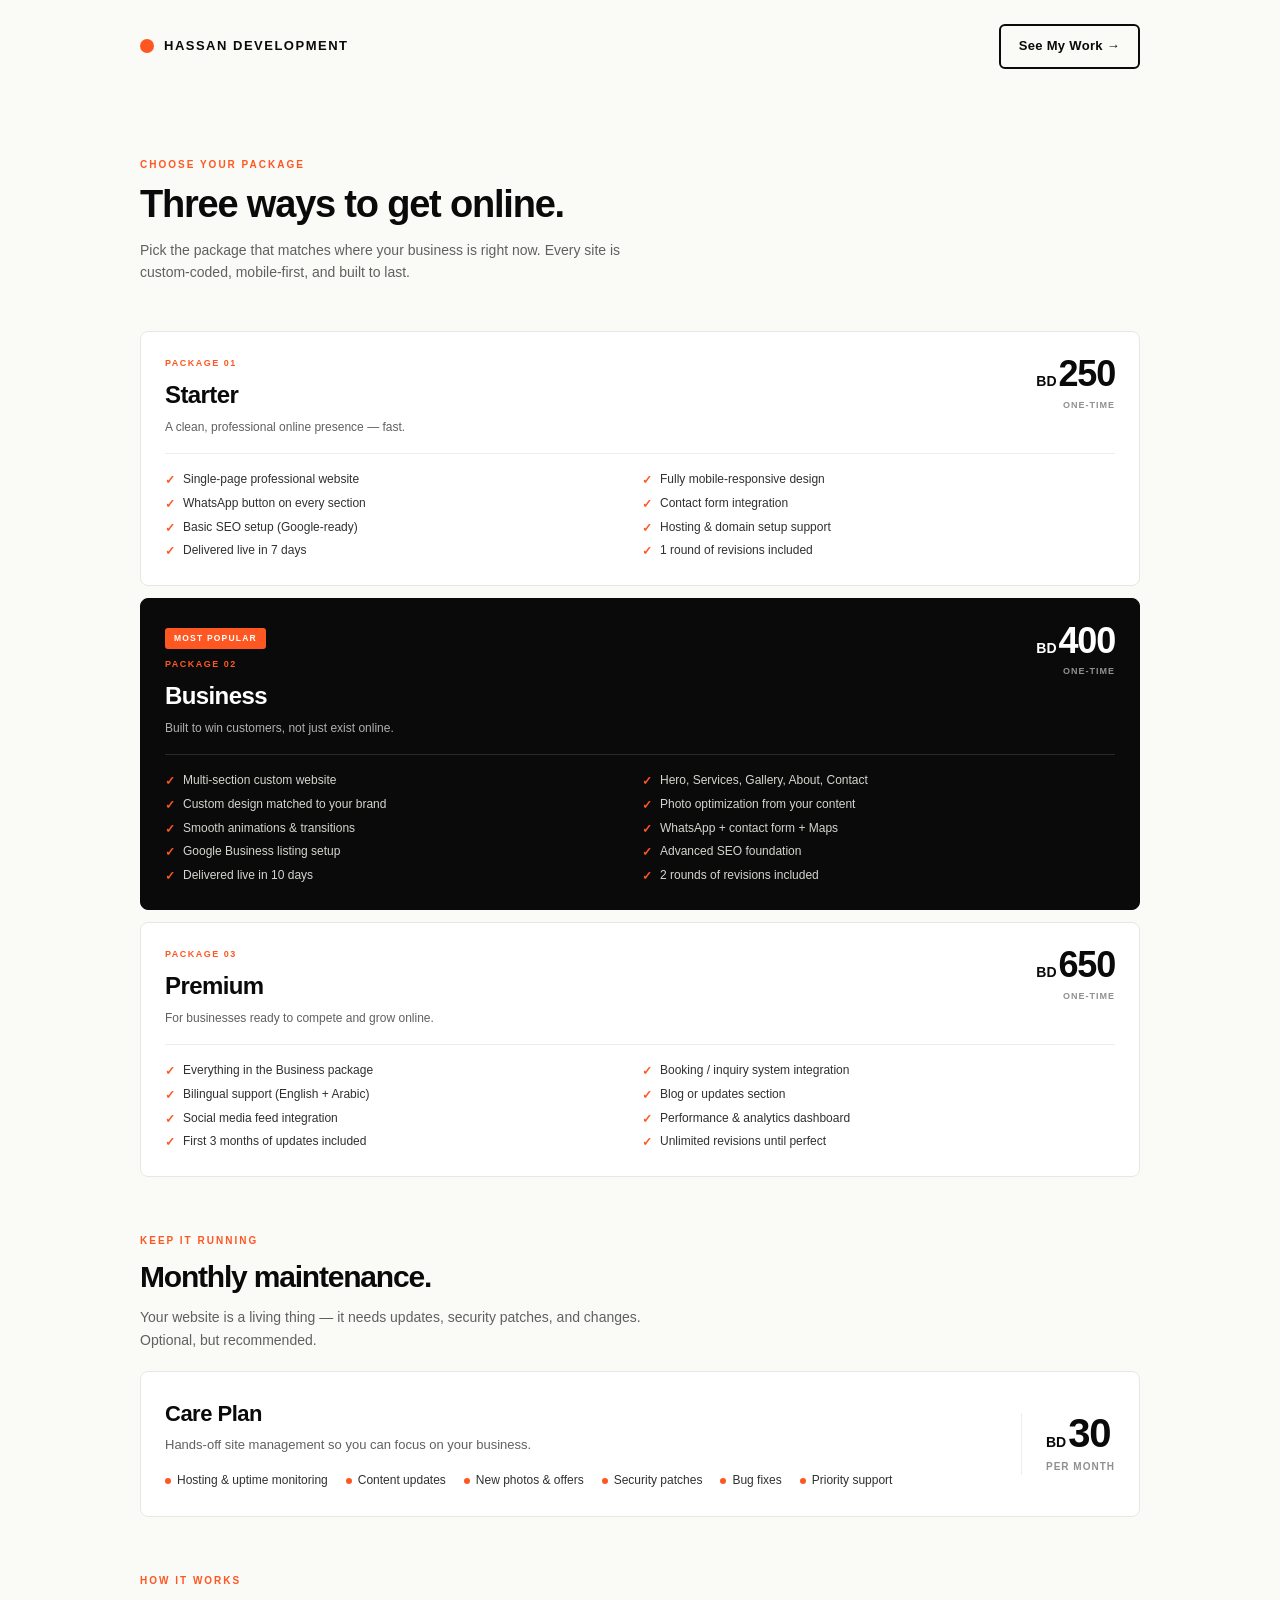
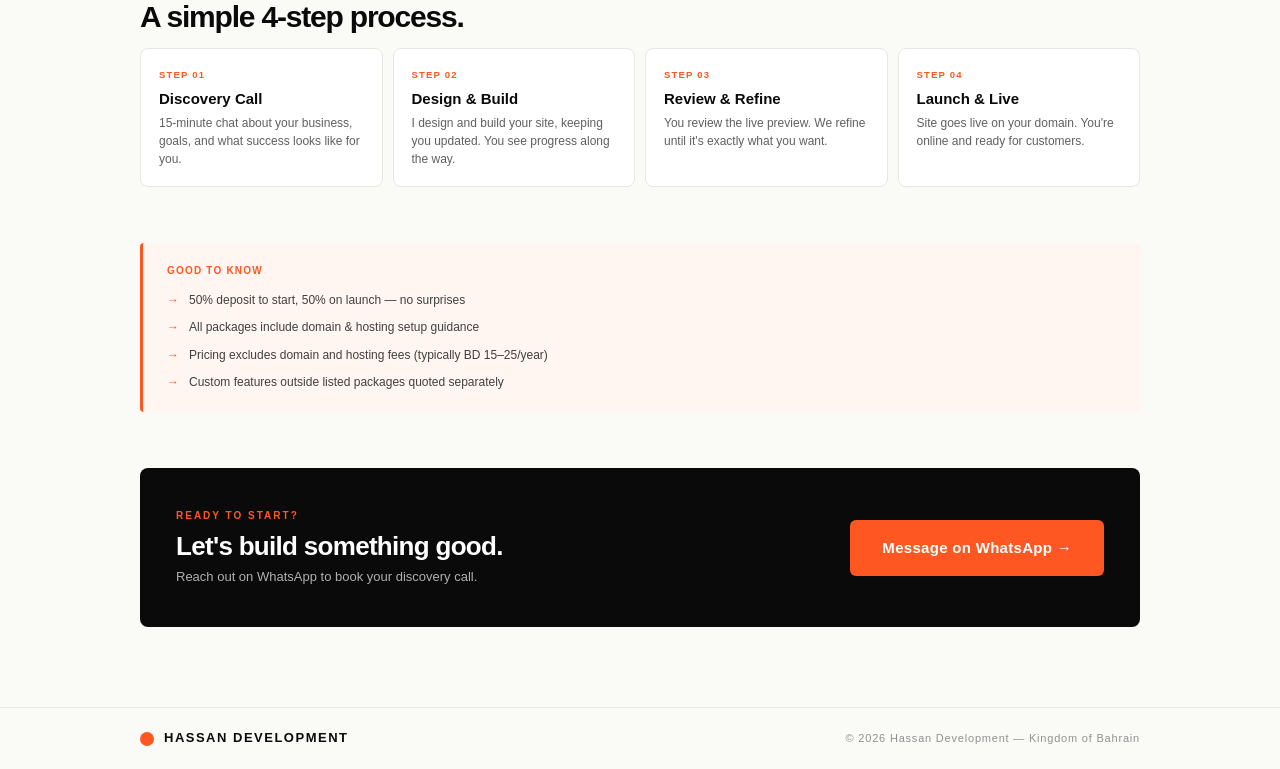
==== packages.html @ 3d01d8ad "Initial website build — Hassan Development 3-page marketing site: homepage, packages/pricing, and po" ====
<!DOCTYPE html>
<html lang="en">
<head>
  <meta charset="UTF-8">
  <meta name="viewport" content="width=device-width, initial-scale=1.0">
  <title>Packages & Pricing — Hassan Development</title>
  <meta name="description" content="Three web design packages for Bahraini businesses — Starter BD 250, Business BD 400, Premium BD 650. Custom-built, mobile-first, fast delivery.">

  <!-- Open Graph -->
  <meta property="og:title" content="Packages & Pricing — Hassan Development">
  <meta property="og:description" content="Three web design packages for Bahraini businesses. Starter BD 250 · Business BD 400 · Premium BD 650.">
  <meta property="og:type" content="website">
  <meta property="og:image" content="assets/og-image.jpg">

  <link rel="icon" type="image/svg+xml" href="assets/favicon.svg">
  <link rel="stylesheet" href="css/styles.css">
</head>
<body>

  <a href="#main" class="skip-link">Skip to main content</a>

  <!-- Nav -->
  <nav class="site-nav" aria-label="Main navigation">
    <div class="container">
      <a href="index.html" class="brand-mark" aria-label="Hassan Development — Home">
        <div class="brand-mark__dot" aria-hidden="true"></div>
        <span class="brand-mark__name">Hassan Development</span>
      </a>
      <div style="display:flex;gap:12px;">
        <a href="work.html" class="btn btn--secondary" style="padding:10px 18px;font-size:13px;">See My Work →</a>
      </div>
    </div>
  </nav>

  <main id="main">

    <!-- Page Header -->
    <header class="page-header fade-up">
      <div class="container">
        <span class="eyebrow">Choose Your Package</span>
        <h1 class="section-title">Three ways to get online.</h1>
        <p class="section-subtitle">Pick the package that matches where your business is right now. Every site is custom-coded, mobile-first, and built to last.</p>
      </div>
    </header>

    <!-- Packages -->
    <section class="packages-section" aria-labelledby="packages-heading">
      <div class="container">
        <h2 id="packages-heading" class="visually-hidden">Packages</h2>
        <div class="packages-list">

          <!-- Starter -->
          <article class="pkg-card fade-up" aria-label="Starter package">
            <div class="pkg-header">
              <div class="pkg-header__left">
                <div class="pkg-number">PACKAGE 01</div>
                <div class="pkg-name">Starter</div>
                <div class="pkg-tagline">A clean, professional online presence — fast.</div>
              </div>
              <div class="pkg-price">
                <div class="pkg-price__amount">
                  <span class="pkg-price__currency">BD</span>
                  <span class="pkg-price__number">250</span>
                </div>
                <div class="pkg-price__note">ONE-TIME</div>
              </div>
            </div>
            <ul class="pkg-features" aria-label="Starter features">
              <li class="pkg-feature"><span class="pkg-feature__check" aria-hidden="true">✓</span>Single-page professional website</li>
              <li class="pkg-feature"><span class="pkg-feature__check" aria-hidden="true">✓</span>Fully mobile-responsive design</li>
              <li class="pkg-feature"><span class="pkg-feature__check" aria-hidden="true">✓</span>WhatsApp button on every section</li>
              <li class="pkg-feature"><span class="pkg-feature__check" aria-hidden="true">✓</span>Contact form integration</li>
              <li class="pkg-feature"><span class="pkg-feature__check" aria-hidden="true">✓</span>Basic SEO setup (Google-ready)</li>
              <li class="pkg-feature"><span class="pkg-feature__check" aria-hidden="true">✓</span>Hosting &amp; domain setup support</li>
              <li class="pkg-feature"><span class="pkg-feature__check" aria-hidden="true">✓</span>Delivered live in 7 days</li>
              <li class="pkg-feature"><span class="pkg-feature__check" aria-hidden="true">✓</span>1 round of revisions included</li>
            </ul>
          </article>

          <!-- Business (Featured) -->
          <article class="pkg-card pkg-card--featured fade-up" aria-label="Business package — Most Popular">
            <div class="pkg-header">
              <div class="pkg-header__left">
                <span class="featured-pill">Most Popular</span>
                <div class="pkg-number">PACKAGE 02</div>
                <div class="pkg-name">Business</div>
                <div class="pkg-tagline">Built to win customers, not just exist online.</div>
              </div>
              <div class="pkg-price">
                <div class="pkg-price__amount">
                  <span class="pkg-price__currency">BD</span>
                  <span class="pkg-price__number">400</span>
                </div>
                <div class="pkg-price__note">ONE-TIME</div>
              </div>
            </div>
            <ul class="pkg-features" aria-label="Business features">
              <li class="pkg-feature"><span class="pkg-feature__check" aria-hidden="true">✓</span>Multi-section custom website</li>
              <li class="pkg-feature"><span class="pkg-feature__check" aria-hidden="true">✓</span>Hero, Services, Gallery, About, Contact</li>
              <li class="pkg-feature"><span class="pkg-feature__check" aria-hidden="true">✓</span>Custom design matched to your brand</li>
              <li class="pkg-feature"><span class="pkg-feature__check" aria-hidden="true">✓</span>Photo optimization from your content</li>
              <li class="pkg-feature"><span class="pkg-feature__check" aria-hidden="true">✓</span>Smooth animations &amp; transitions</li>
              <li class="pkg-feature"><span class="pkg-feature__check" aria-hidden="true">✓</span>WhatsApp + contact form + Maps</li>
              <li class="pkg-feature"><span class="pkg-feature__check" aria-hidden="true">✓</span>Google Business listing setup</li>
              <li class="pkg-feature"><span class="pkg-feature__check" aria-hidden="true">✓</span>Advanced SEO foundation</li>
              <li class="pkg-feature"><span class="pkg-feature__check" aria-hidden="true">✓</span>Delivered live in 10 days</li>
              <li class="pkg-feature"><span class="pkg-feature__check" aria-hidden="true">✓</span>2 rounds of revisions included</li>
            </ul>
          </article>

          <!-- Premium -->
          <article class="pkg-card fade-up" aria-label="Premium package">
            <div class="pkg-header">
              <div class="pkg-header__left">
                <div class="pkg-number">PACKAGE 03</div>
                <div class="pkg-name">Premium</div>
                <div class="pkg-tagline">For businesses ready to compete and grow online.</div>
              </div>
              <div class="pkg-price">
                <div class="pkg-price__amount">
                  <span class="pkg-price__currency">BD</span>
                  <span class="pkg-price__number">650</span>
                </div>
                <div class="pkg-price__note">ONE-TIME</div>
              </div>
            </div>
            <ul class="pkg-features" aria-label="Premium features">
              <li class="pkg-feature"><span class="pkg-feature__check" aria-hidden="true">✓</span>Everything in the Business package</li>
              <li class="pkg-feature"><span class="pkg-feature__check" aria-hidden="true">✓</span>Booking / inquiry system integration</li>
              <li class="pkg-feature"><span class="pkg-feature__check" aria-hidden="true">✓</span>Bilingual support (English + Arabic)</li>
              <li class="pkg-feature"><span class="pkg-feature__check" aria-hidden="true">✓</span>Blog or updates section</li>
              <li class="pkg-feature"><span class="pkg-feature__check" aria-hidden="true">✓</span>Social media feed integration</li>
              <li class="pkg-feature"><span class="pkg-feature__check" aria-hidden="true">✓</span>Performance &amp; analytics dashboard</li>
              <li class="pkg-feature"><span class="pkg-feature__check" aria-hidden="true">✓</span>First 3 months of updates included</li>
              <li class="pkg-feature"><span class="pkg-feature__check" aria-hidden="true">✓</span>Unlimited revisions until perfect</li>
            </ul>
          </article>

        </div>
      </div>
    </section>

    <!-- Care Plan -->
    <section class="care-plan-section fade-up" aria-labelledby="care-heading">
      <div class="container">
        <span class="eyebrow">Keep It Running</span>
        <h2 id="care-heading" class="section-title" style="font-size:30px;">Monthly maintenance.</h2>
        <p class="section-subtitle" style="margin-bottom:20px;">Your website is a living thing — it needs updates, security patches, and changes. Optional, but recommended.</p>
        <div class="care-plan-card">
          <div class="care-plan-card__left">
            <div class="care-plan__name">Care Plan</div>
            <div class="care-plan__tagline">Hands-off site management so you can focus on your business.</div>
            <div class="care-plan__features">
              <span class="care-plan__feature-item">Hosting &amp; uptime monitoring</span>
              <span class="care-plan__feature-item">Content updates</span>
              <span class="care-plan__feature-item">New photos &amp; offers</span>
              <span class="care-plan__feature-item">Security patches</span>
              <span class="care-plan__feature-item">Bug fixes</span>
              <span class="care-plan__feature-item">Priority support</span>
            </div>
          </div>
          <div class="care-plan-card__right">
            <div class="care-plan__price">
              <span class="care-plan__currency">BD</span>
              <span class="care-plan__amount">30</span>
            </div>
            <div class="care-plan__period">PER MONTH</div>
          </div>
        </div>
      </div>
    </section>

    <!-- Process -->
    <section class="process-section fade-up" aria-labelledby="process-heading">
      <div class="container">
        <span class="eyebrow">How It Works</span>
        <h2 id="process-heading" class="section-title" style="font-size:30px;">A simple 4-step process.</h2>
        <div class="process-grid" role="list">
          <div class="process-step" role="listitem">
            <div class="process-step__num">STEP 01</div>
            <div class="process-step__title">Discovery Call</div>
            <p class="process-step__desc">15-minute chat about your business, goals, and what success looks like for you.</p>
          </div>
          <div class="process-step" role="listitem">
            <div class="process-step__num">STEP 02</div>
            <div class="process-step__title">Design &amp; Build</div>
            <p class="process-step__desc">I design and build your site, keeping you updated. You see progress along the way.</p>
          </div>
          <div class="process-step" role="listitem">
            <div class="process-step__num">STEP 03</div>
            <div class="process-step__title">Review &amp; Refine</div>
            <p class="process-step__desc">You review the live preview. We refine until it's exactly what you want.</p>
          </div>
          <div class="process-step" role="listitem">
            <div class="process-step__num">STEP 04</div>
            <div class="process-step__title">Launch &amp; Live</div>
            <p class="process-step__desc">Site goes live on your domain. You're online and ready for customers.</p>
          </div>
        </div>
      </div>
    </section>

    <!-- Good to Know -->
    <section class="notes-section fade-up" aria-labelledby="notes-heading">
      <div class="container">
        <div class="notes-box">
          <div class="notes-box__title" id="notes-heading">Good to Know</div>
          <ul class="notes-list">
            <li class="notes-list__item"><span class="notes-list__arrow" aria-hidden="true">→</span>50% deposit to start, 50% on launch — no surprises</li>
            <li class="notes-list__item"><span class="notes-list__arrow" aria-hidden="true">→</span>All packages include domain &amp; hosting setup guidance</li>
            <li class="notes-list__item"><span class="notes-list__arrow" aria-hidden="true">→</span>Pricing excludes domain and hosting fees (typically BD 15–25/year)</li>
            <li class="notes-list__item"><span class="notes-list__arrow" aria-hidden="true">→</span>Custom features outside listed packages quoted separately</li>
          </ul>
        </div>
      </div>
    </section>

    <!-- Final CTA -->
    <section class="final-cta fade-up" aria-labelledby="cta-heading">
      <div class="container">
        <div class="final-cta__card">
          <div>
            <span class="eyebrow final-cta__eyebrow">Ready to Start?</span>
            <div class="final-cta__title">Let's build something good.</div>
            <div class="final-cta__sub">Reach out on WhatsApp to book your discovery call.</div>
          </div>
          <a href="https://wa.me/97333330340" class="btn btn--whatsapp" target="_blank" rel="noopener noreferrer" aria-label="Message Hassan Development on WhatsApp">
            Message on WhatsApp →
          </a>
        </div>
      </div>
    </section>

  </main>

  <!-- Footer -->
  <footer class="footer-strip">
    <div class="container">
      <a href="index.html" class="brand-mark" aria-label="Hassan Development — Home">
        <div class="brand-mark__dot" aria-hidden="true"></div>
        <span class="brand-mark__name">Hassan Development</span>
      </a>
      <span class="footer-strip__copy">&copy; 2026 Hassan Development — Kingdom of Bahrain</span>
    </div>
  </footer>

  <script src="js/main.js"></script>
</body>
</html>
---- css/styles.css ----
/* ============================================================
   HASSAN DEVELOPMENT — Shared Stylesheet
   Mobile-first. System fonts. No frameworks.
   ============================================================ */

/* ── Custom Properties ── */
:root {
  --bg-cream: #FAFAF7;
  --bg-white: #FFFFFF;
  --bg-dark: #0A0A0A;
  --bg-soft-orange: #FFF6F2;
  --accent-orange: #FF5722;
  --text-primary: #0A0A0A;
  --text-body: #303030;
  --text-muted: #606060;
  --text-subtle: #909090;
  --border-light: #E8E8E2;
  --border-mid: #EEEEE8;

  --font: 'Helvetica Neue', Helvetica, Arial, sans-serif;
  --max-width: 1200px;
  --page-px: 24px;
  --radius-card: 8px;
  --radius-btn: 6px;
  --radius-sm: 4px;
  --transition: 200ms ease;
}

/* ── Reset ── */
*, *::before, *::after { box-sizing: border-box; margin: 0; padding: 0; }
html { scroll-behavior: smooth; font-size: 16px; -webkit-font-smoothing: antialiased; }
body {
  font-family: var(--font);
  background: var(--bg-cream);
  color: var(--text-body);
  line-height: 1.6;
}
img { display: block; max-width: 100%; }
a { color: inherit; text-decoration: none; }
ul, ol { list-style: none; }
button { font-family: var(--font); cursor: pointer; border: none; background: none; }

/* ── Visually hidden (screen-reader only) ── */
.visually-hidden {
  position: absolute;
  width: 1px;
  height: 1px;
  padding: 0;
  margin: -1px;
  overflow: hidden;
  clip: rect(0, 0, 0, 0);
  white-space: nowrap;
  border: 0;
}

/* ── Skip link ── */
.skip-link {
  position: absolute;
  top: -100px;
  left: 24px;
  background: var(--accent-orange);
  color: #fff;
  padding: 8px 16px;
  border-radius: var(--radius-btn);
  font-size: 13px;
  font-weight: 700;
  z-index: 1000;
  transition: top var(--transition);
}
.skip-link:focus { top: 16px; }

/* ── Container ── */
.container {
  width: 100%;
  max-width: var(--max-width);
  margin: 0 auto;
  padding: 0 var(--page-px);
}

/* ── Brand Mark ── */
.brand-mark {
  display: flex;
  align-items: center;
  gap: 10px;
  text-decoration: none;
}
.brand-mark__dot {
  width: 14px;
  height: 14px;
  background: var(--accent-orange);
  border-radius: 50%;
  flex-shrink: 0;
}
.brand-mark__name {
  font-size: 13px;
  font-weight: 700;
  letter-spacing: 1.5px;
  text-transform: uppercase;
  color: var(--text-primary);
}

/* ── Nav ── */
.site-nav {
  padding: 24px var(--page-px);
  position: relative;
  z-index: 10;
}
.site-nav .container {
  display: flex;
  align-items: center;
  justify-content: space-between;
}

/* ── Eyebrow + Title Pattern ── */
.eyebrow {
  display: block;
  font-size: 10px;
  font-weight: 700;
  letter-spacing: 2px;
  text-transform: uppercase;
  color: var(--accent-orange);
  margin-bottom: 12px;
}
.section-title {
  font-size: 38px;
  font-weight: 900;
  letter-spacing: -1.2px;
  line-height: 1.05;
  color: var(--text-primary);
  margin-bottom: 14px;
}
.section-subtitle {
  font-size: 14px;
  color: var(--text-muted);
  line-height: 1.6;
  max-width: 520px;
}

/* ── Orange Divider ── */
.orange-divider {
  width: 60px;
  height: 3px;
  background: var(--accent-orange);
  margin: 28px 0;
  border-radius: 2px;
}

/* ── Buttons ── */
.btn {
  display: inline-flex;
  align-items: center;
  gap: 6px;
  padding: 14px 24px;
  border-radius: var(--radius-btn);
  font-size: 14px;
  font-weight: 800;
  letter-spacing: 0.3px;
  transition: transform var(--transition), box-shadow var(--transition), background var(--transition), color var(--transition), border-color var(--transition);
  cursor: pointer;
  text-decoration: none;
}
.btn:focus-visible {
  outline: 2px solid var(--accent-orange);
  outline-offset: 3px;
}
.btn--primary {
  background: var(--accent-orange);
  color: #fff;
}
.btn--primary:hover {
  background: #e64a19;
  transform: translateY(-1px);
  box-shadow: 0 6px 20px rgba(255, 87, 34, 0.3);
}
.btn--secondary {
  background: transparent;
  color: var(--text-primary);
  border: 2px solid var(--text-primary);
}
.btn--secondary:hover {
  background: var(--text-primary);
  color: #fff;
  transform: translateY(-1px);
}
.btn--whatsapp {
  background: var(--accent-orange);
  color: #fff;
  font-size: 15px;
  padding: 16px 32px;
}
.btn--whatsapp:hover {
  background: #e64a19;
  transform: translateY(-1px);
  box-shadow: 0 6px 20px rgba(255, 87, 34, 0.3);
}

/* ── Footer Strip ── */
.footer-strip {
  border-top: 1px solid var(--border-light);
  padding: 20px var(--page-px);
}
.footer-strip .container {
  display: flex;
  align-items: center;
  justify-content: space-between;
  gap: 16px;
}
.footer-strip__copy {
  font-size: 11px;
  color: var(--text-subtle);
  letter-spacing: 0.8px;
}

/* ── Fade-up Animation ── */
.fade-up {
  opacity: 0;
  transform: translateY(24px);
  transition: opacity 0.55s ease, transform 0.55s ease;
}
.fade-up.visible {
  opacity: 1;
  transform: translateY(0);
}
@media (prefers-reduced-motion: reduce) {
  .fade-up { opacity: 1; transform: none; transition: none; }
  html { scroll-behavior: auto; }
}

/* ============================================================
   HOMEPAGE
   ============================================================ */

/* Hero */
.hero {
  min-height: calc(100vh - 80px);
  display: flex;
  flex-direction: column;
  justify-content: center;
  padding: 60px var(--page-px) 80px;
}
.hero .container { max-width: var(--max-width); }

.hero__eyebrow { margin-bottom: 20px; }

.hero__headline {
  font-size: clamp(38px, 8vw, 76px);
  font-weight: 900;
  letter-spacing: -2.5px;
  line-height: 0.98;
  color: var(--text-primary);
  margin-bottom: 0;
}
.hero__headline .accent { color: var(--accent-orange); }

.hero__subtitle {
  font-size: 15px;
  line-height: 1.65;
  color: #404040;
  max-width: 500px;
  margin-bottom: 36px;
}

.hero__ctas {
  display: flex;
  flex-direction: column;
  gap: 12px;
}

/* Trust Strip */
.trust-strip {
  background: var(--bg-white);
  border-top: 1px solid var(--border-light);
  border-bottom: 1px solid var(--border-light);
  padding: 28px var(--page-px);
}
.trust-strip .container {
  display: flex;
  flex-direction: column;
  gap: 20px;
}
.trust-item {
  display: flex;
  align-items: center;
  gap: 10px;
}
.trust-item__dot {
  width: 8px;
  height: 8px;
  background: var(--accent-orange);
  border-radius: 50%;
  flex-shrink: 0;
}
.trust-item__text {
  font-size: 13px;
  font-weight: 700;
  color: var(--text-primary);
  letter-spacing: 0.2px;
}

/* ============================================================
   PACKAGES PAGE
   ============================================================ */

.page-header {
  padding: 64px var(--page-px) 48px;
}

/* Package Cards */
.packages-section {
  padding: 0 var(--page-px) 56px;
}
.packages-list {
  display: flex;
  flex-direction: column;
  gap: 12px;
}

.pkg-card {
  background: var(--bg-white);
  border: 1px solid var(--border-light);
  border-radius: var(--radius-card);
  padding: 24px;
  position: relative;
}
.pkg-card--featured {
  background: var(--bg-dark);
  border-color: var(--bg-dark);
}

.pkg-header {
  display: flex;
  justify-content: space-between;
  align-items: flex-start;
  gap: 16px;
  padding-bottom: 16px;
  margin-bottom: 16px;
  border-bottom: 1px solid var(--border-mid);
}
.pkg-card--featured .pkg-header { border-bottom-color: #2A2A2A; }

.pkg-header__left { flex: 1; }

.pkg-number {
  font-size: 9px;
  font-weight: 700;
  letter-spacing: 1.5px;
  color: var(--accent-orange);
  margin-bottom: 5px;
}
.pkg-name {
  font-size: 24px;
  font-weight: 900;
  letter-spacing: -0.6px;
  color: var(--text-primary);
  margin-bottom: 4px;
}
.pkg-card--featured .pkg-name { color: #fff; }
.pkg-tagline {
  font-size: 12px;
  color: var(--text-muted);
  font-weight: 500;
}
.pkg-card--featured .pkg-tagline { color: #B0B0B0; }

.featured-pill {
  display: inline-block;
  background: var(--accent-orange);
  color: #fff;
  font-size: 8.5px;
  font-weight: 700;
  letter-spacing: 1.2px;
  text-transform: uppercase;
  padding: 4px 9px;
  border-radius: 3px;
  margin-bottom: 8px;
}

.pkg-price { text-align: right; flex-shrink: 0; }
.pkg-price__amount {
  display: flex;
  align-items: baseline;
  justify-content: flex-end;
  gap: 2px;
}
.pkg-price__currency {
  font-size: 14px;
  font-weight: 700;
  color: var(--text-primary);
}
.pkg-card--featured .pkg-price__currency { color: #fff; }
.pkg-price__number {
  font-size: 36px;
  font-weight: 900;
  letter-spacing: -1.2px;
  line-height: 1;
  color: var(--text-primary);
}
.pkg-card--featured .pkg-price__number { color: #fff; }
.pkg-price__note {
  font-size: 9px;
  color: var(--text-subtle);
  letter-spacing: 1px;
  font-weight: 600;
  margin-top: 5px;
  text-align: right;
}

.pkg-features {
  display: grid;
  grid-template-columns: 1fr;
  gap: 4px;
}
.pkg-feature {
  font-size: 12px;
  line-height: 1.55;
  color: var(--text-body);
  display: flex;
  gap: 8px;
}
.pkg-card--featured .pkg-feature { color: #D5D5D0; }
.pkg-feature__check {
  color: var(--accent-orange);
  font-weight: 900;
  flex-shrink: 0;
  margin-top: 1px;
}

/* Care Plan */
.care-plan-section {
  padding: 0 var(--page-px) 56px;
}
.care-plan-card {
  background: var(--bg-white);
  border: 1px solid var(--border-light);
  border-radius: var(--radius-card);
  padding: 24px;
  display: flex;
  flex-direction: column;
  gap: 16px;
}
.care-plan-card__left { flex: 1; }
.care-plan__name {
  font-size: 22px;
  font-weight: 900;
  letter-spacing: -0.5px;
  color: var(--text-primary);
  margin-bottom: 4px;
}
.care-plan__tagline {
  font-size: 13px;
  color: var(--text-muted);
  margin-bottom: 14px;
}
.care-plan__features {
  font-size: 12px;
  color: var(--text-body);
  line-height: 1.8;
  display: flex;
  flex-wrap: wrap;
  gap: 0 0;
}
.care-plan__feature-item {
  display: inline-flex;
  align-items: center;
  gap: 6px;
  margin-right: 18px;
}
.care-plan__feature-item::before {
  content: "";
  width: 6px;
  height: 6px;
  background: var(--accent-orange);
  border-radius: 50%;
  flex-shrink: 0;
}
.care-plan-card__right {
  border-top: 1px solid var(--border-mid);
  padding-top: 16px;
}
.care-plan__price { display: flex; align-items: baseline; gap: 2px; }
.care-plan__currency { font-size: 14px; font-weight: 700; color: var(--text-primary); }
.care-plan__amount { font-size: 40px; font-weight: 900; letter-spacing: -1.2px; line-height: 1; color: var(--text-primary); }
.care-plan__period { font-size: 10px; color: var(--text-subtle); letter-spacing: 1px; font-weight: 600; margin-top: 6px; }

/* Process */
.process-section {
  padding: 0 var(--page-px) 56px;
}
.process-grid {
  display: grid;
  grid-template-columns: 1fr;
  gap: 10px;
  margin-top: 16px;
}
.process-step {
  background: var(--bg-white);
  border: 1px solid var(--border-light);
  border-radius: var(--radius-card);
  padding: 18px;
}
.process-step__num {
  font-size: 9.5px;
  font-weight: 900;
  color: var(--accent-orange);
  letter-spacing: 1.2px;
  margin-bottom: 8px;
}
.process-step__title {
  font-size: 15px;
  font-weight: 800;
  color: var(--text-primary);
  margin-bottom: 6px;
  line-height: 1.2;
}
.process-step__desc {
  font-size: 12px;
  color: var(--text-muted);
  line-height: 1.5;
}

/* Good to Know */
.notes-section {
  padding: 0 var(--page-px) 56px;
}
.notes-box {
  background: var(--bg-soft-orange);
  border-left: 3px solid var(--accent-orange);
  border-radius: var(--radius-sm);
  padding: 20px 24px;
}
.notes-box__title {
  font-size: 10px;
  font-weight: 800;
  letter-spacing: 1.2px;
  text-transform: uppercase;
  color: var(--accent-orange);
  margin-bottom: 12px;
}
.notes-list { display: flex; flex-direction: column; gap: 8px; }
.notes-list__item {
  font-size: 12px;
  color: #404040;
  line-height: 1.6;
  display: flex;
  gap: 10px;
}
.notes-list__arrow {
  color: var(--accent-orange);
  font-weight: 700;
  flex-shrink: 0;
}

/* Final CTA */
.final-cta {
  padding: 0 var(--page-px) 80px;
}
.final-cta__card {
  background: var(--bg-dark);
  border-radius: var(--radius-card);
  padding: 36px 28px;
  display: flex;
  flex-direction: column;
  gap: 24px;
}
.final-cta__eyebrow { color: var(--accent-orange); margin-bottom: 8px; }
.final-cta__title {
  font-size: 26px;
  font-weight: 900;
  letter-spacing: -0.7px;
  color: #fff;
  margin-bottom: 6px;
  line-height: 1.1;
}
.final-cta__sub { font-size: 13px; color: #B0B0B0; }

/* ============================================================
   WORK PAGE
   ============================================================ */

.work-section {
  padding: 0 var(--page-px) 56px;
}
.work-grid {
  display: grid;
  grid-template-columns: 1fr;
  gap: 20px;
}

.project-card {
  background: var(--bg-white);
  border: 1px solid var(--border-light);
  border-radius: var(--radius-card);
  overflow: hidden;
  transition: transform var(--transition), box-shadow var(--transition);
}
.project-card:hover {
  transform: translateY(-3px);
  box-shadow: 0 12px 32px rgba(10, 10, 10, 0.1);
}
.project-card--placeholder {
  border-style: dashed;
  opacity: 0.75;
}

.project-card__thumb {
  width: 100%;
  aspect-ratio: 16 / 9;
  position: relative;
  overflow: hidden;
}

.project-card__thumb-inner {
  width: 100%;
  height: 100%;
  display: flex;
  align-items: center;
  justify-content: center;
}

.project-card__thumb iframe {
  width: 200%;
  height: 200%;
  transform: scale(0.5);
  transform-origin: top left;
  border: none;
  pointer-events: none;
}

.project-card__thumb--placeholder {
  background: linear-gradient(135deg, #2A2A2A 0%, #0A0A0A 100%);
  display: flex;
  align-items: center;
  justify-content: center;
}
.project-card__placeholder-text {
  font-size: 14px;
  font-weight: 700;
  color: rgba(255,255,255,0.4);
  text-align: center;
  padding: 20px;
  letter-spacing: 1px;
  text-transform: uppercase;
}

.project-card__body { padding: 20px; }
.project-card__client {
  font-size: 10px;
  font-weight: 700;
  letter-spacing: 1.5px;
  text-transform: uppercase;
  color: var(--text-subtle);
  margin-bottom: 6px;
}
.project-card__title {
  font-size: 18px;
  font-weight: 900;
  letter-spacing: -0.4px;
  color: var(--text-primary);
  margin-bottom: 6px;
}
.project-card__desc {
  font-size: 13px;
  color: var(--text-muted);
  line-height: 1.55;
  margin-bottom: 14px;
}
.project-card__link {
  font-size: 13px;
  font-weight: 800;
  color: var(--accent-orange);
  display: inline-flex;
  align-items: center;
  gap: 4px;
  transition: gap var(--transition);
}
.project-card__link:hover { gap: 8px; }
.project-card__link:focus-visible {
  outline: 2px solid var(--accent-orange);
  outline-offset: 2px;
  border-radius: 2px;
}

/* Work CTA */
.work-cta {
  padding: 0 var(--page-px) 80px;
}
.work-cta__card {
  background: var(--bg-dark);
  border-radius: var(--radius-card);
  padding: 36px 28px;
  display: flex;
  flex-direction: column;
  gap: 24px;
}
.work-cta__eyebrow { color: var(--accent-orange); margin-bottom: 8px; }
.work-cta__title {
  font-size: 26px;
  font-weight: 900;
  letter-spacing: -0.7px;
  color: #fff;
  margin-bottom: 6px;
  line-height: 1.1;
}
.work-cta__sub { font-size: 13px; color: #B0B0B0; }

/* ============================================================
   TABLET (768px+)
   ============================================================ */
@media (min-width: 768px) {
  :root { --page-px: 48px; }

  .hero { padding: 80px var(--page-px) 100px; }

  .hero__ctas { flex-direction: row; }

  .trust-strip .container {
    flex-direction: row;
    justify-content: space-around;
    align-items: center;
  }
  .trust-item { flex-direction: column; text-align: center; align-items: center; }

  .pkg-features { grid-template-columns: 1fr 1fr; }

  .care-plan-card {
    flex-direction: row;
    align-items: center;
  }
  .care-plan-card__right {
    border-top: none;
    border-left: 1px solid var(--border-mid);
    padding-top: 0;
    padding-left: 24px;
    flex-shrink: 0;
    text-align: right;
  }

  .process-grid { grid-template-columns: repeat(2, 1fr); }

  .final-cta__card {
    flex-direction: row;
    align-items: center;
    justify-content: space-between;
    padding: 40px 36px;
  }
  .final-cta__card > div:first-child { flex: 1; }

  .work-grid { grid-template-columns: repeat(2, 1fr); }

  .work-cta__card {
    flex-direction: row;
    align-items: center;
    justify-content: space-between;
    padding: 40px 36px;
  }
  .work-cta__card > div:first-child { flex: 1; }
}

/* ============================================================
   DESKTOP (1024px+)
   ============================================================ */
@media (min-width: 1024px) {
  :root { --page-px: 70px; }

  .process-grid { grid-template-columns: repeat(4, 1fr); }
}
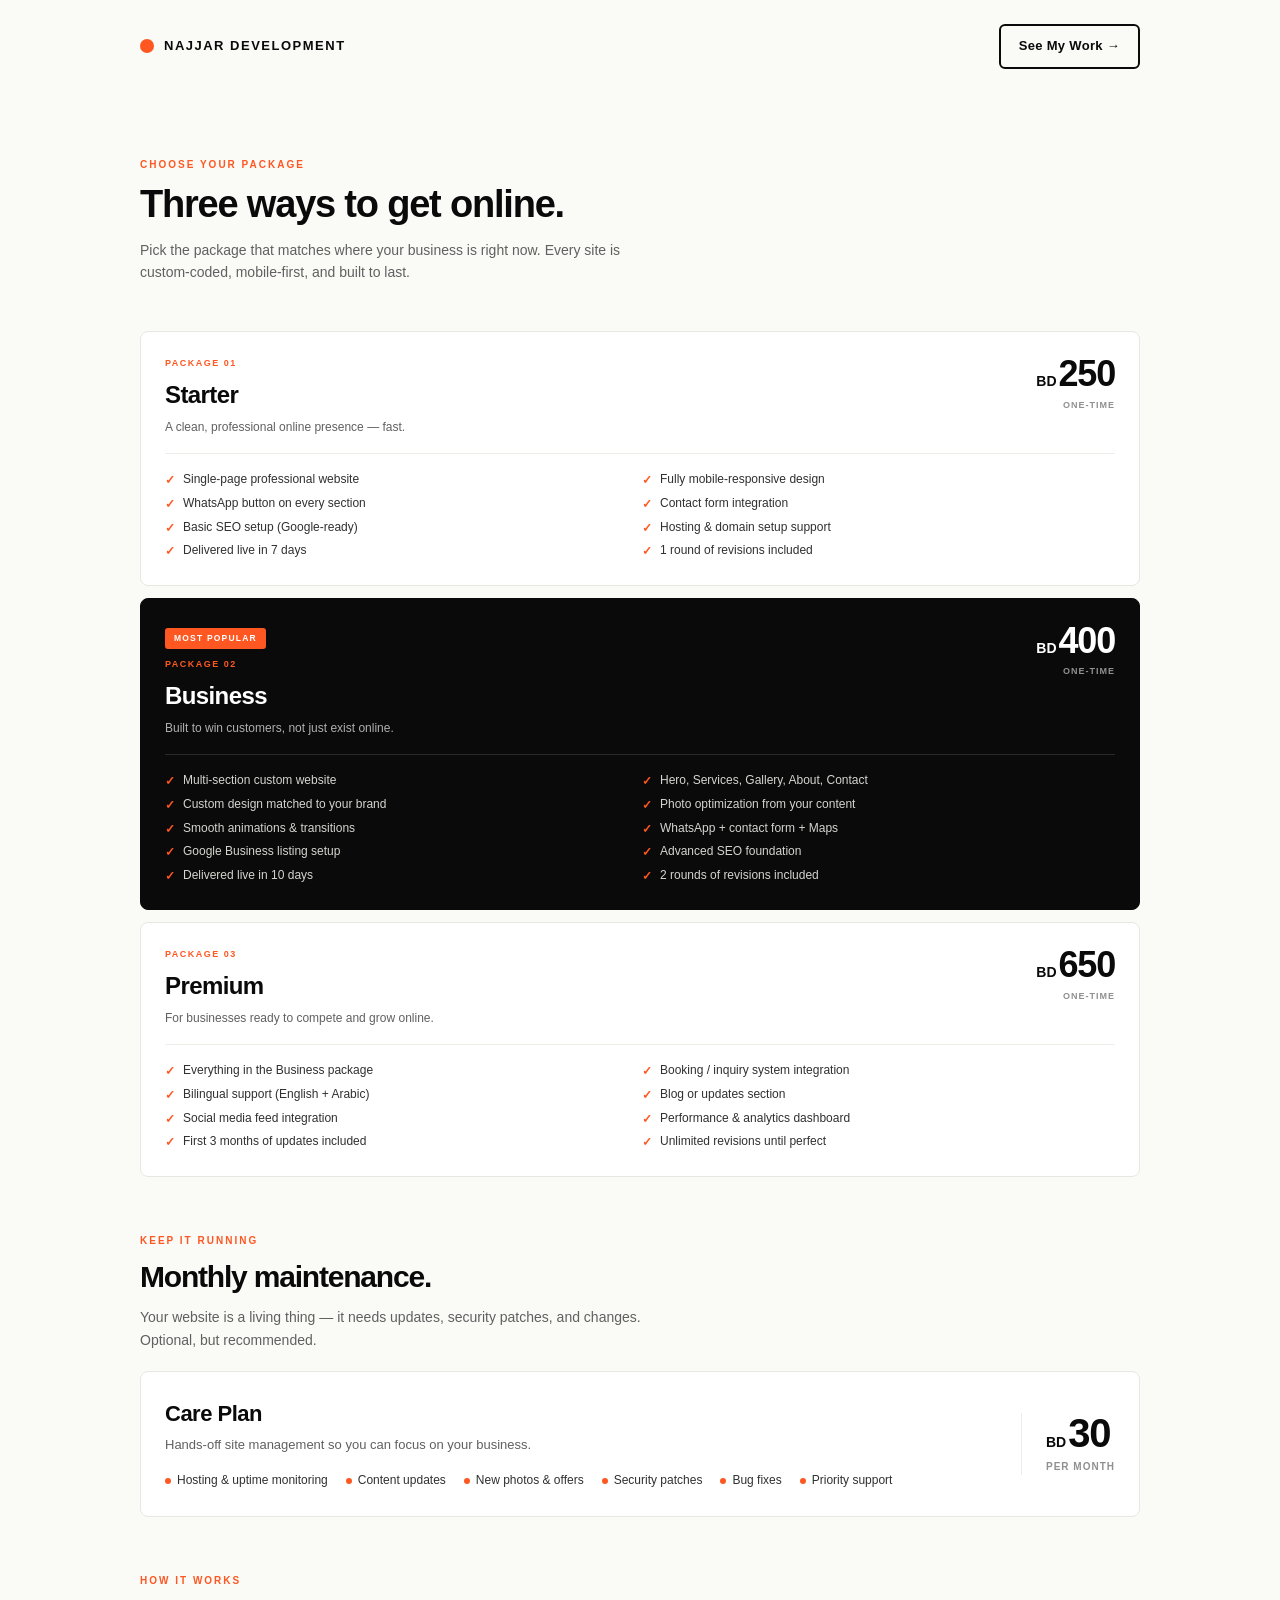
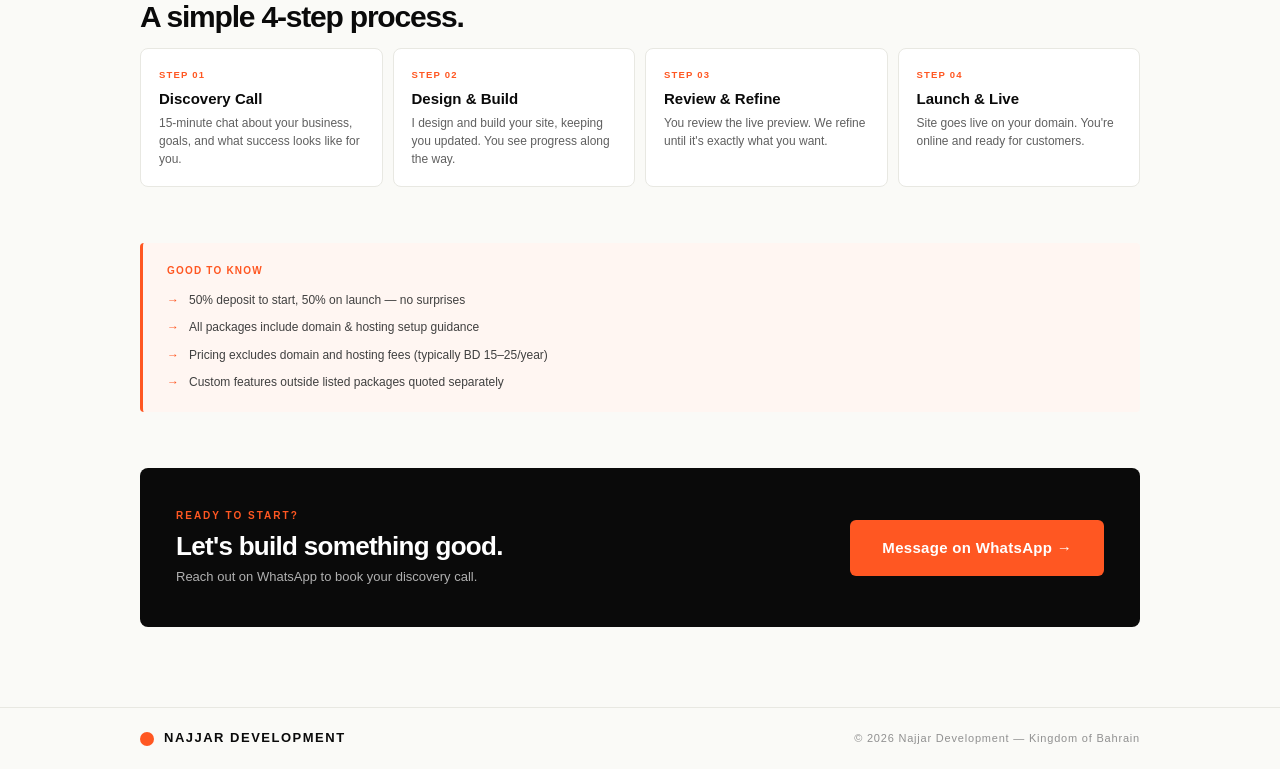
==== commit afb1fea3: "Rebrand: Hassan Development → Najjar Development Updated all titles, nav, footer, meta tags, JSON-LD" ====
--- a/packages.html
+++ b/packages.html
@@ -3,11 +3,11 @@
 <head>
   <meta charset="UTF-8">
   <meta name="viewport" content="width=device-width, initial-scale=1.0">
-  <title>Packages & Pricing — Hassan Development</title>
+  <title>Packages & Pricing — Najjar Development</title>
   <meta name="description" content="Three web design packages for Bahraini businesses — Starter BD 250, Business BD 400, Premium BD 650. Custom-built, mobile-first, fast delivery.">
 
   <!-- Open Graph -->
-  <meta property="og:title" content="Packages & Pricing — Hassan Development">
+  <meta property="og:title" content="Packages & Pricing — Najjar Development">
   <meta property="og:description" content="Three web design packages for Bahraini businesses. Starter BD 250 · Business BD 400 · Premium BD 650.">
   <meta property="og:type" content="website">
   <meta property="og:image" content="assets/og-image.jpg">
@@ -22,9 +22,9 @@
   <!-- Nav -->
   <nav class="site-nav" aria-label="Main navigation">
     <div class="container">
-      <a href="index.html" class="brand-mark" aria-label="Hassan Development — Home">
+      <a href="index.html" class="brand-mark" aria-label="Najjar Development — Home">
         <div class="brand-mark__dot" aria-hidden="true"></div>
-        <span class="brand-mark__name">Hassan Development</span>
+        <span class="brand-mark__name">Najjar Development</span>
       </a>
       <div style="display:flex;gap:12px;">
         <a href="work.html" class="btn btn--secondary" style="padding:10px 18px;font-size:13px;">See My Work →</a>
@@ -224,7 +224,7 @@
             <div class="final-cta__title">Let's build something good.</div>
             <div class="final-cta__sub">Reach out on WhatsApp to book your discovery call.</div>
           </div>
-          <a href="https://wa.me/97333330340" class="btn btn--whatsapp" target="_blank" rel="noopener noreferrer" aria-label="Message Hassan Development on WhatsApp">
+          <a href="https://wa.me/97333330340" class="btn btn--whatsapp" target="_blank" rel="noopener noreferrer" aria-label="Message Najjar Development on WhatsApp">
             Message on WhatsApp →
           </a>
         </div>
@@ -236,11 +236,11 @@
   <!-- Footer -->
   <footer class="footer-strip">
     <div class="container">
-      <a href="index.html" class="brand-mark" aria-label="Hassan Development — Home">
+      <a href="index.html" class="brand-mark" aria-label="Najjar Development — Home">
         <div class="brand-mark__dot" aria-hidden="true"></div>
-        <span class="brand-mark__name">Hassan Development</span>
+        <span class="brand-mark__name">Najjar Development</span>
       </a>
-      <span class="footer-strip__copy">&copy; 2026 Hassan Development — Kingdom of Bahrain</span>
+      <span class="footer-strip__copy">&copy; 2026 Najjar Development — Kingdom of Bahrain</span>
     </div>
   </footer>
 
--- a/css/styles.css
+++ b/css/styles.css
@@ -1,5 +1,5 @@
 /* ============================================================
-   HASSAN DEVELOPMENT — Shared Stylesheet
+   NAJJAR DEVELOPMENT — Shared Stylesheet
    Mobile-first. System fonts. No frameworks.
    ============================================================ */
 
@@ -703,6 +703,119 @@
 }
 .work-cta__sub { font-size: 13px; color: #B0B0B0; }
 
+/* ── PanoPros Featured Card ── */
+.panopros-section {
+  padding: 0 var(--page-px) 48px;
+}
+
+.panopros-card {
+  background: var(--bg-dark);
+  border-radius: var(--radius-card);
+  overflow: hidden;
+  display: flex;
+  flex-direction: column;
+}
+
+.panopros-card__preview {
+  width: 100%;
+  aspect-ratio: 16 / 8;
+  overflow: hidden;
+  position: relative;
+  background: #111;
+  flex-shrink: 0;
+}
+.panopros-card__thumb-link {
+  display: block;
+  width: 100%;
+  height: 100%;
+  position: relative;
+}
+.panopros-card__thumb-link::after {
+  content: "Visit PanoPros →";
+  position: absolute;
+  inset: 0;
+  background: rgba(255, 87, 34, 0.88);
+  color: #fff;
+  font-size: 15px;
+  font-weight: 800;
+  letter-spacing: 0.5px;
+  display: flex;
+  align-items: center;
+  justify-content: center;
+  opacity: 0;
+  transition: opacity 200ms ease;
+}
+.panopros-card__thumb-link:hover::after { opacity: 1; }
+.panopros-card__preview iframe {
+  width: 200%;
+  height: 200%;
+  border: none;
+  pointer-events: none;
+  transform: scale(0.5);
+  transform-origin: top left;
+  display: block;
+}
+
+.panopros-card__body {
+  padding: 28px 24px 32px;
+}
+
+.panopros-badge {
+  display: inline-block;
+  background: var(--accent-orange);
+  color: #fff;
+  font-size: 8.5px;
+  font-weight: 700;
+  letter-spacing: 1.4px;
+  text-transform: uppercase;
+  padding: 4px 9px;
+  border-radius: 3px;
+  margin-bottom: 14px;
+}
+
+.panopros-card__eyebrow {
+  font-size: 10px;
+  font-weight: 700;
+  letter-spacing: 2px;
+  text-transform: uppercase;
+  color: #666;
+  margin-bottom: 8px;
+}
+
+.panopros-card__title {
+  font-size: 32px;
+  font-weight: 900;
+  letter-spacing: -1px;
+  color: #fff;
+  margin-bottom: 12px;
+  line-height: 1;
+}
+
+.panopros-card__desc {
+  font-size: 13px;
+  line-height: 1.65;
+  color: #B0B0B0;
+  margin-bottom: 20px;
+  max-width: 520px;
+}
+
+.panopros-card__services {
+  display: flex;
+  flex-wrap: wrap;
+  gap: 8px;
+  margin-bottom: 24px;
+}
+.panopros-service {
+  font-size: 11px;
+  font-weight: 700;
+  color: #888;
+  background: rgba(255,255,255,0.06);
+  border: 1px solid rgba(255,255,255,0.1);
+  border-radius: 4px;
+  padding: 5px 10px;
+  letter-spacing: 0.3px;
+}
+
 /* ============================================================
    TABLET (768px+)
    ============================================================ */
@@ -745,6 +858,23 @@
   }
   .final-cta__card > div:first-child { flex: 1; }
 
+  .panopros-card {
+    flex-direction: row;
+    align-items: stretch;
+  }
+  .panopros-card__preview {
+    width: 55%;
+    aspect-ratio: unset;
+    min-height: 320px;
+  }
+  .panopros-card__body {
+    width: 45%;
+    padding: 36px 32px;
+    display: flex;
+    flex-direction: column;
+    justify-content: center;
+  }
+
   .work-grid { grid-template-columns: repeat(2, 1fr); }
 
   .work-cta__card {
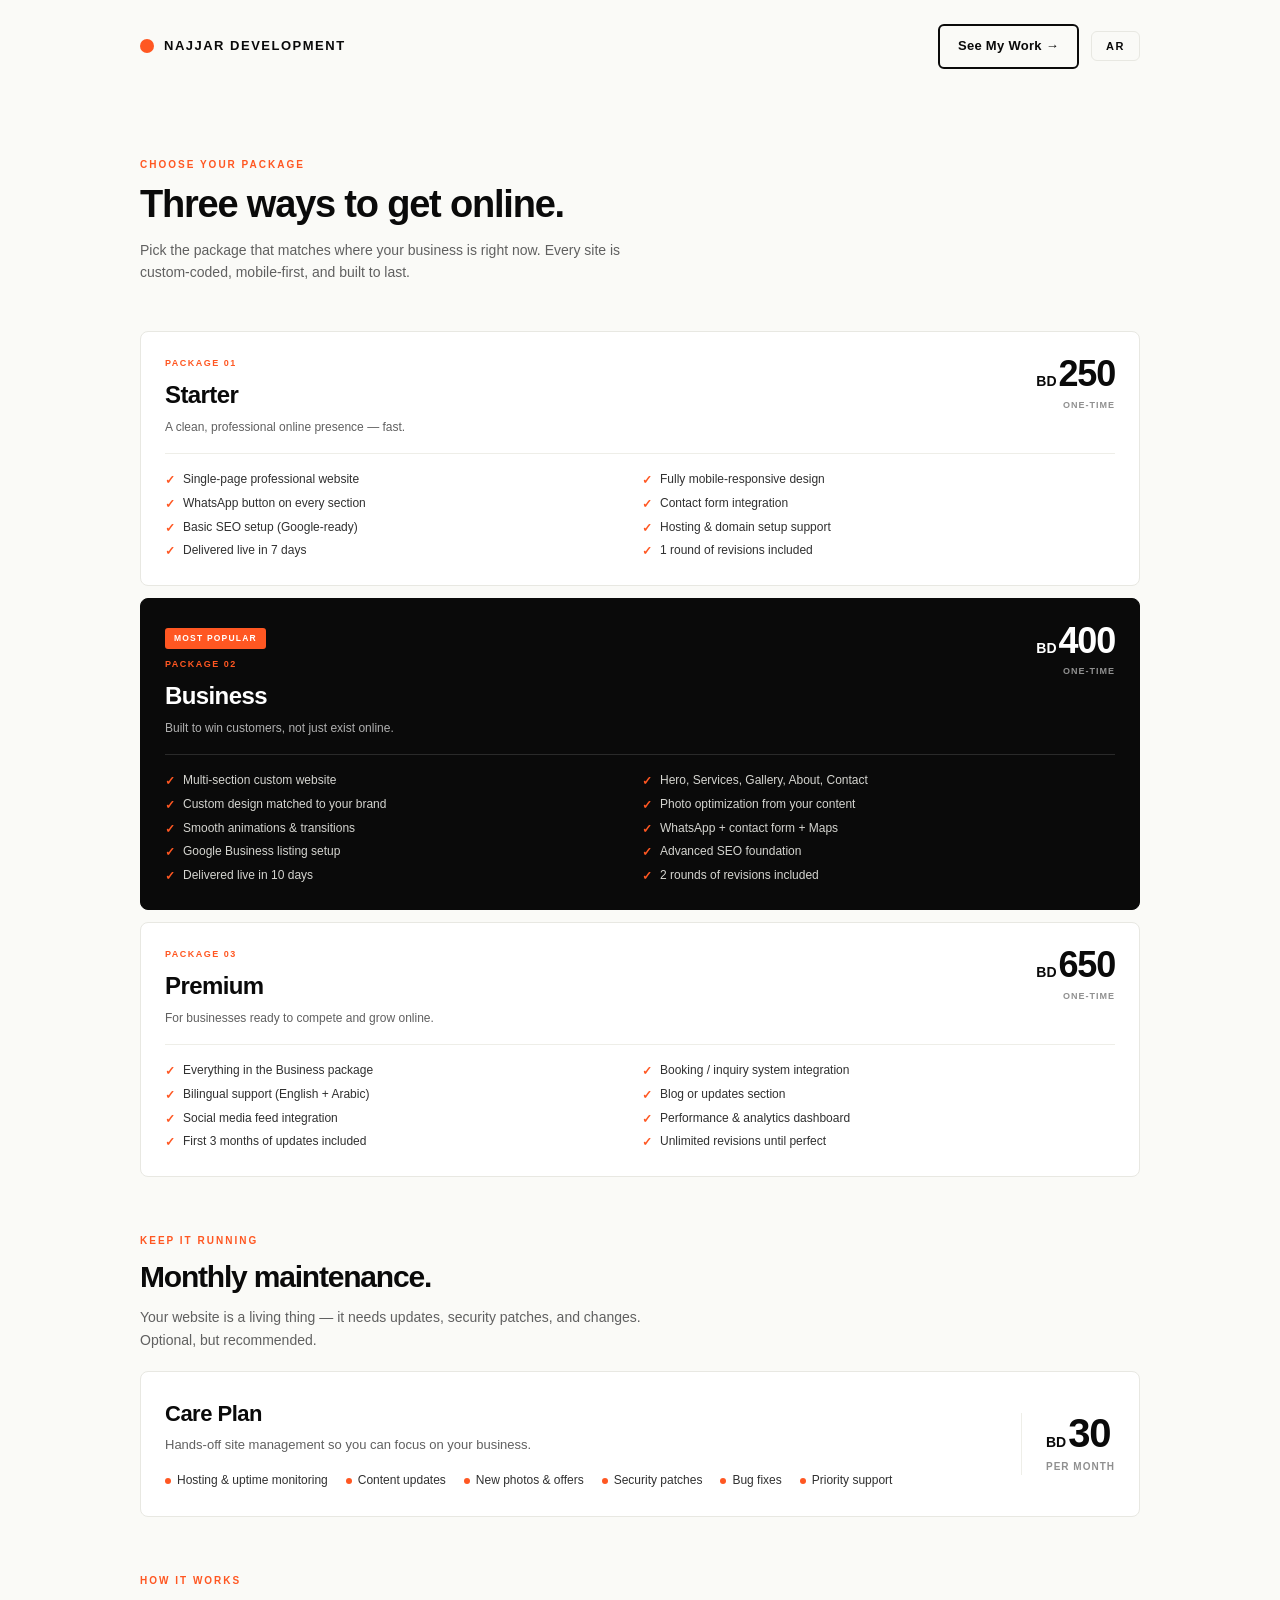
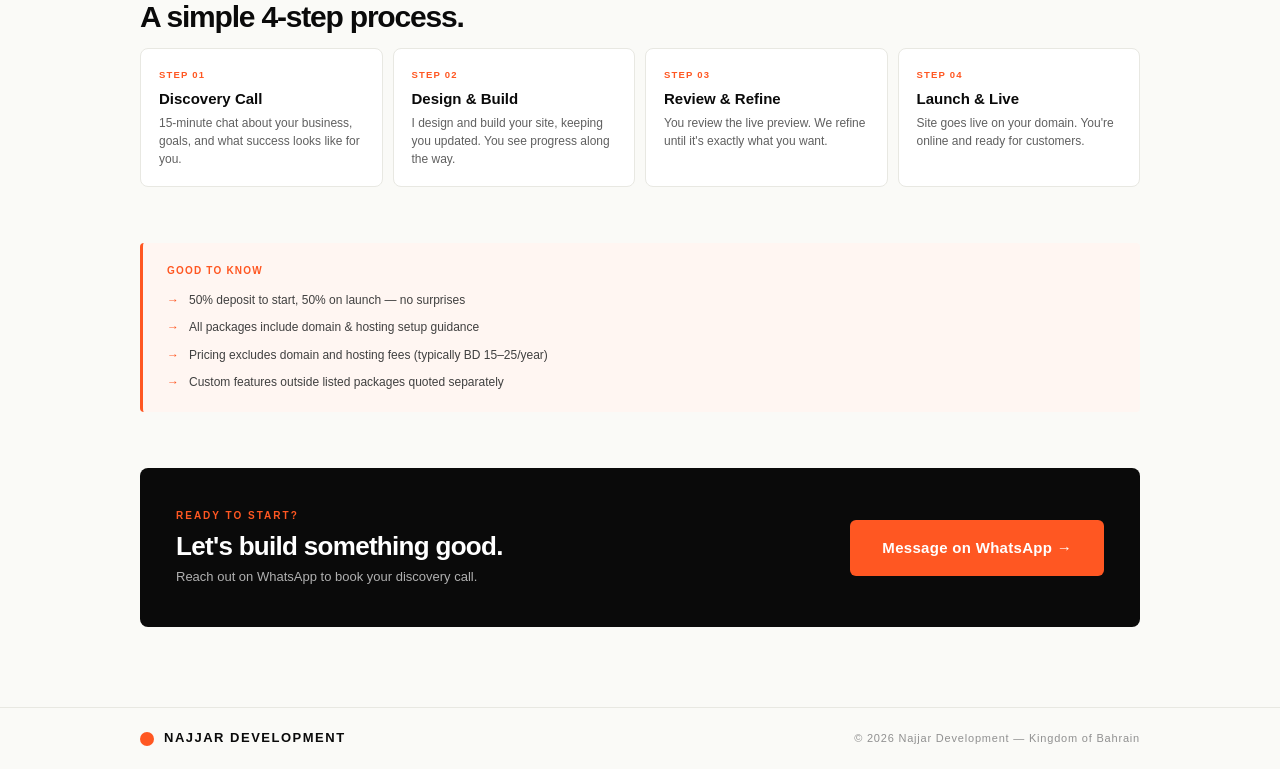
==== commit 4fa4182b: "Add Arabic language switcher to all pages Co-Authored-By: Claude Sonnet 4.6 <noreply@anthropic.com>" ====
--- a/packages.html
+++ b/packages.html
@@ -24,10 +24,11 @@
     <div class="container">
       <a href="index.html" class="brand-mark" aria-label="Najjar Development — Home">
         <div class="brand-mark__dot" aria-hidden="true"></div>
-        <span class="brand-mark__name">Najjar Development</span>
+        <span class="brand-mark__name" data-i18n="brand-name">Najjar Development</span>
       </a>
-      <div style="display:flex;gap:12px;">
-        <a href="work.html" class="btn btn--secondary" style="padding:10px 18px;font-size:13px;">See My Work →</a>
+      <div style="display:flex;gap:12px;align-items:center;">
+        <a href="work.html" class="btn btn--secondary" style="padding:10px 18px;font-size:13px;" data-i18n="nav-work-btn">See My Work →</a>
+        <button class="btn-lang" id="lang-toggle" data-i18n="lang-toggle">AR</button>
       </div>
     </div>
   </nav>
@@ -37,9 +38,9 @@
     <!-- Page Header -->
     <header class="page-header fade-up">
       <div class="container">
-        <span class="eyebrow">Choose Your Package</span>
-        <h1 class="section-title">Three ways to get online.</h1>
-        <p class="section-subtitle">Pick the package that matches where your business is right now. Every site is custom-coded, mobile-first, and built to last.</p>
+        <span class="eyebrow" data-i18n="pkg-page-eyebrow">Choose Your Package</span>
+        <h1 class="section-title" data-i18n="pkg-page-title">Three ways to get online.</h1>
+        <p class="section-subtitle" data-i18n="pkg-page-subtitle">Pick the package that matches where your business is right now. Every site is custom-coded, mobile-first, and built to last.</p>
       </div>
     </header>
 
@@ -53,27 +54,27 @@
           <article class="pkg-card fade-up" aria-label="Starter package">
             <div class="pkg-header">
               <div class="pkg-header__left">
-                <div class="pkg-number">PACKAGE 01</div>
-                <div class="pkg-name">Starter</div>
-                <div class="pkg-tagline">A clean, professional online presence — fast.</div>
+                <div class="pkg-number" data-i18n="pkg-01-num">PACKAGE 01</div>
+                <div class="pkg-name" data-i18n="pkg-01-name">Starter</div>
+                <div class="pkg-tagline" data-i18n="pkg-01-tagline">A clean, professional online presence — fast.</div>
               </div>
               <div class="pkg-price">
                 <div class="pkg-price__amount">
                   <span class="pkg-price__currency">BD</span>
                   <span class="pkg-price__number">250</span>
                 </div>
-                <div class="pkg-price__note">ONE-TIME</div>
+                <div class="pkg-price__note" data-i18n="pkg-price-once">ONE-TIME</div>
               </div>
             </div>
             <ul class="pkg-features" aria-label="Starter features">
-              <li class="pkg-feature"><span class="pkg-feature__check" aria-hidden="true">✓</span>Single-page professional website</li>
-              <li class="pkg-feature"><span class="pkg-feature__check" aria-hidden="true">✓</span>Fully mobile-responsive design</li>
-              <li class="pkg-feature"><span class="pkg-feature__check" aria-hidden="true">✓</span>WhatsApp button on every section</li>
-              <li class="pkg-feature"><span class="pkg-feature__check" aria-hidden="true">✓</span>Contact form integration</li>
-              <li class="pkg-feature"><span class="pkg-feature__check" aria-hidden="true">✓</span>Basic SEO setup (Google-ready)</li>
-              <li class="pkg-feature"><span class="pkg-feature__check" aria-hidden="true">✓</span>Hosting &amp; domain setup support</li>
-              <li class="pkg-feature"><span class="pkg-feature__check" aria-hidden="true">✓</span>Delivered live in 7 days</li>
-              <li class="pkg-feature"><span class="pkg-feature__check" aria-hidden="true">✓</span>1 round of revisions included</li>
+              <li class="pkg-feature"><span class="pkg-feature__check" aria-hidden="true">✓</span><span data-i18n="pkg-01-f1">Single-page professional website</span></li>
+              <li class="pkg-feature"><span class="pkg-feature__check" aria-hidden="true">✓</span><span data-i18n="pkg-01-f2">Fully mobile-responsive design</span></li>
+              <li class="pkg-feature"><span class="pkg-feature__check" aria-hidden="true">✓</span><span data-i18n="pkg-01-f3">WhatsApp button on every section</span></li>
+              <li class="pkg-feature"><span class="pkg-feature__check" aria-hidden="true">✓</span><span data-i18n="pkg-01-f4">Contact form integration</span></li>
+              <li class="pkg-feature"><span class="pkg-feature__check" aria-hidden="true">✓</span><span data-i18n="pkg-01-f5">Basic SEO setup (Google-ready)</span></li>
+              <li class="pkg-feature"><span class="pkg-feature__check" aria-hidden="true">✓</span><span data-i18n="pkg-01-f6">Hosting &amp; domain setup support</span></li>
+              <li class="pkg-feature"><span class="pkg-feature__check" aria-hidden="true">✓</span><span data-i18n="pkg-01-f7">Delivered live in 7 days</span></li>
+              <li class="pkg-feature"><span class="pkg-feature__check" aria-hidden="true">✓</span><span data-i18n="pkg-01-f8">1 round of revisions included</span></li>
             </ul>
           </article>
 
@@ -81,30 +82,30 @@
           <article class="pkg-card pkg-card--featured fade-up" aria-label="Business package — Most Popular">
             <div class="pkg-header">
               <div class="pkg-header__left">
-                <span class="featured-pill">Most Popular</span>
-                <div class="pkg-number">PACKAGE 02</div>
-                <div class="pkg-name">Business</div>
-                <div class="pkg-tagline">Built to win customers, not just exist online.</div>
+                <span class="featured-pill" data-i18n="pkg-featured-pill">Most Popular</span>
+                <div class="pkg-number" data-i18n="pkg-02-num">PACKAGE 02</div>
+                <div class="pkg-name" data-i18n="pkg-02-name">Business</div>
+                <div class="pkg-tagline" data-i18n="pkg-02-tagline">Built to win customers, not just exist online.</div>
               </div>
               <div class="pkg-price">
                 <div class="pkg-price__amount">
                   <span class="pkg-price__currency">BD</span>
                   <span class="pkg-price__number">400</span>
                 </div>
-                <div class="pkg-price__note">ONE-TIME</div>
+                <div class="pkg-price__note" data-i18n="pkg-price-once">ONE-TIME</div>
               </div>
             </div>
             <ul class="pkg-features" aria-label="Business features">
-              <li class="pkg-feature"><span class="pkg-feature__check" aria-hidden="true">✓</span>Multi-section custom website</li>
-              <li class="pkg-feature"><span class="pkg-feature__check" aria-hidden="true">✓</span>Hero, Services, Gallery, About, Contact</li>
-              <li class="pkg-feature"><span class="pkg-feature__check" aria-hidden="true">✓</span>Custom design matched to your brand</li>
-              <li class="pkg-feature"><span class="pkg-feature__check" aria-hidden="true">✓</span>Photo optimization from your content</li>
-              <li class="pkg-feature"><span class="pkg-feature__check" aria-hidden="true">✓</span>Smooth animations &amp; transitions</li>
-              <li class="pkg-feature"><span class="pkg-feature__check" aria-hidden="true">✓</span>WhatsApp + contact form + Maps</li>
-              <li class="pkg-feature"><span class="pkg-feature__check" aria-hidden="true">✓</span>Google Business listing setup</li>
-              <li class="pkg-feature"><span class="pkg-feature__check" aria-hidden="true">✓</span>Advanced SEO foundation</li>
-              <li class="pkg-feature"><span class="pkg-feature__check" aria-hidden="true">✓</span>Delivered live in 10 days</li>
-              <li class="pkg-feature"><span class="pkg-feature__check" aria-hidden="true">✓</span>2 rounds of revisions included</li>
+              <li class="pkg-feature"><span class="pkg-feature__check" aria-hidden="true">✓</span><span data-i18n="pkg-02-f1">Multi-section custom website</span></li>
+              <li class="pkg-feature"><span class="pkg-feature__check" aria-hidden="true">✓</span><span data-i18n="pkg-02-f2">Hero, Services, Gallery, About, Contact</span></li>
+              <li class="pkg-feature"><span class="pkg-feature__check" aria-hidden="true">✓</span><span data-i18n="pkg-02-f3">Custom design matched to your brand</span></li>
+              <li class="pkg-feature"><span class="pkg-feature__check" aria-hidden="true">✓</span><span data-i18n="pkg-02-f4">Photo optimization from your content</span></li>
+              <li class="pkg-feature"><span class="pkg-feature__check" aria-hidden="true">✓</span><span data-i18n="pkg-02-f5">Smooth animations &amp; transitions</span></li>
+              <li class="pkg-feature"><span class="pkg-feature__check" aria-hidden="true">✓</span><span data-i18n="pkg-02-f6">WhatsApp + contact form + Maps</span></li>
+              <li class="pkg-feature"><span class="pkg-feature__check" aria-hidden="true">✓</span><span data-i18n="pkg-02-f7">Google Business listing setup</span></li>
+              <li class="pkg-feature"><span class="pkg-feature__check" aria-hidden="true">✓</span><span data-i18n="pkg-02-f8">Advanced SEO foundation</span></li>
+              <li class="pkg-feature"><span class="pkg-feature__check" aria-hidden="true">✓</span><span data-i18n="pkg-02-f9">Delivered live in 10 days</span></li>
+              <li class="pkg-feature"><span class="pkg-feature__check" aria-hidden="true">✓</span><span data-i18n="pkg-02-f10">2 rounds of revisions included</span></li>
             </ul>
           </article>
 
@@ -112,27 +113,27 @@
           <article class="pkg-card fade-up" aria-label="Premium package">
             <div class="pkg-header">
               <div class="pkg-header__left">
-                <div class="pkg-number">PACKAGE 03</div>
-                <div class="pkg-name">Premium</div>
-                <div class="pkg-tagline">For businesses ready to compete and grow online.</div>
+                <div class="pkg-number" data-i18n="pkg-03-num">PACKAGE 03</div>
+                <div class="pkg-name" data-i18n="pkg-03-name">Premium</div>
+                <div class="pkg-tagline" data-i18n="pkg-03-tagline">For businesses ready to compete and grow online.</div>
               </div>
               <div class="pkg-price">
                 <div class="pkg-price__amount">
                   <span class="pkg-price__currency">BD</span>
                   <span class="pkg-price__number">650</span>
                 </div>
-                <div class="pkg-price__note">ONE-TIME</div>
+                <div class="pkg-price__note" data-i18n="pkg-price-once">ONE-TIME</div>
               </div>
             </div>
             <ul class="pkg-features" aria-label="Premium features">
-              <li class="pkg-feature"><span class="pkg-feature__check" aria-hidden="true">✓</span>Everything in the Business package</li>
-              <li class="pkg-feature"><span class="pkg-feature__check" aria-hidden="true">✓</span>Booking / inquiry system integration</li>
-              <li class="pkg-feature"><span class="pkg-feature__check" aria-hidden="true">✓</span>Bilingual support (English + Arabic)</li>
-              <li class="pkg-feature"><span class="pkg-feature__check" aria-hidden="true">✓</span>Blog or updates section</li>
-              <li class="pkg-feature"><span class="pkg-feature__check" aria-hidden="true">✓</span>Social media feed integration</li>
-              <li class="pkg-feature"><span class="pkg-feature__check" aria-hidden="true">✓</span>Performance &amp; analytics dashboard</li>
-              <li class="pkg-feature"><span class="pkg-feature__check" aria-hidden="true">✓</span>First 3 months of updates included</li>
-              <li class="pkg-feature"><span class="pkg-feature__check" aria-hidden="true">✓</span>Unlimited revisions until perfect</li>
+              <li class="pkg-feature"><span class="pkg-feature__check" aria-hidden="true">✓</span><span data-i18n="pkg-03-f1">Everything in the Business package</span></li>
+              <li class="pkg-feature"><span class="pkg-feature__check" aria-hidden="true">✓</span><span data-i18n="pkg-03-f2">Booking / inquiry system integration</span></li>
+              <li class="pkg-feature"><span class="pkg-feature__check" aria-hidden="true">✓</span><span data-i18n="pkg-03-f3">Bilingual support (English + Arabic)</span></li>
+              <li class="pkg-feature"><span class="pkg-feature__check" aria-hidden="true">✓</span><span data-i18n="pkg-03-f4">Blog or updates section</span></li>
+              <li class="pkg-feature"><span class="pkg-feature__check" aria-hidden="true">✓</span><span data-i18n="pkg-03-f5">Social media feed integration</span></li>
+              <li class="pkg-feature"><span class="pkg-feature__check" aria-hidden="true">✓</span><span data-i18n="pkg-03-f6">Performance &amp; analytics dashboard</span></li>
+              <li class="pkg-feature"><span class="pkg-feature__check" aria-hidden="true">✓</span><span data-i18n="pkg-03-f7">First 3 months of updates included</span></li>
+              <li class="pkg-feature"><span class="pkg-feature__check" aria-hidden="true">✓</span><span data-i18n="pkg-03-f8">Unlimited revisions until perfect</span></li>
             </ul>
           </article>
 
@@ -143,20 +144,20 @@
     <!-- Care Plan -->
     <section class="care-plan-section fade-up" aria-labelledby="care-heading">
       <div class="container">
-        <span class="eyebrow">Keep It Running</span>
-        <h2 id="care-heading" class="section-title" style="font-size:30px;">Monthly maintenance.</h2>
-        <p class="section-subtitle" style="margin-bottom:20px;">Your website is a living thing — it needs updates, security patches, and changes. Optional, but recommended.</p>
+        <span class="eyebrow" data-i18n="care-eyebrow">Keep It Running</span>
+        <h2 id="care-heading" class="section-title" style="font-size:30px;" data-i18n="care-title">Monthly maintenance.</h2>
+        <p class="section-subtitle" style="margin-bottom:20px;" data-i18n="care-subtitle">Your website is a living thing — it needs updates, security patches, and changes. Optional, but recommended.</p>
         <div class="care-plan-card">
           <div class="care-plan-card__left">
-            <div class="care-plan__name">Care Plan</div>
-            <div class="care-plan__tagline">Hands-off site management so you can focus on your business.</div>
+            <div class="care-plan__name" data-i18n="care-name">Care Plan</div>
+            <div class="care-plan__tagline" data-i18n="care-tagline">Hands-off site management so you can focus on your business.</div>
             <div class="care-plan__features">
-              <span class="care-plan__feature-item">Hosting &amp; uptime monitoring</span>
-              <span class="care-plan__feature-item">Content updates</span>
-              <span class="care-plan__feature-item">New photos &amp; offers</span>
-              <span class="care-plan__feature-item">Security patches</span>
-              <span class="care-plan__feature-item">Bug fixes</span>
-              <span class="care-plan__feature-item">Priority support</span>
+              <span class="care-plan__feature-item" data-i18n="care-f1">Hosting &amp; uptime monitoring</span>
+              <span class="care-plan__feature-item" data-i18n="care-f2">Content updates</span>
+              <span class="care-plan__feature-item" data-i18n="care-f3">New photos &amp; offers</span>
+              <span class="care-plan__feature-item" data-i18n="care-f4">Security patches</span>
+              <span class="care-plan__feature-item" data-i18n="care-f5">Bug fixes</span>
+              <span class="care-plan__feature-item" data-i18n="care-f6">Priority support</span>
             </div>
           </div>
           <div class="care-plan-card__right">
@@ -164,7 +165,7 @@
               <span class="care-plan__currency">BD</span>
               <span class="care-plan__amount">30</span>
             </div>
-            <div class="care-plan__period">PER MONTH</div>
+            <div class="care-plan__period" data-i18n="care-period">PER MONTH</div>
           </div>
         </div>
       </div>
@@ -173,28 +174,28 @@
     <!-- Process -->
     <section class="process-section fade-up" aria-labelledby="process-heading">
       <div class="container">
-        <span class="eyebrow">How It Works</span>
-        <h2 id="process-heading" class="section-title" style="font-size:30px;">A simple 4-step process.</h2>
+        <span class="eyebrow" data-i18n="process-eyebrow">How It Works</span>
+        <h2 id="process-heading" class="section-title" style="font-size:30px;" data-i18n="process-title">A simple 4-step process.</h2>
         <div class="process-grid" role="list">
           <div class="process-step" role="listitem">
-            <div class="process-step__num">STEP 01</div>
-            <div class="process-step__title">Discovery Call</div>
-            <p class="process-step__desc">15-minute chat about your business, goals, and what success looks like for you.</p>
-          </div>
-          <div class="process-step" role="listitem">
-            <div class="process-step__num">STEP 02</div>
-            <div class="process-step__title">Design &amp; Build</div>
-            <p class="process-step__desc">I design and build your site, keeping you updated. You see progress along the way.</p>
-          </div>
-          <div class="process-step" role="listitem">
-            <div class="process-step__num">STEP 03</div>
-            <div class="process-step__title">Review &amp; Refine</div>
-            <p class="process-step__desc">You review the live preview. We refine until it's exactly what you want.</p>
-          </div>
-          <div class="process-step" role="listitem">
-            <div class="process-step__num">STEP 04</div>
-            <div class="process-step__title">Launch &amp; Live</div>
-            <p class="process-step__desc">Site goes live on your domain. You're online and ready for customers.</p>
+            <div class="process-step__num" data-i18n="step-01-num">STEP 01</div>
+            <div class="process-step__title" data-i18n="step-01-title">Discovery Call</div>
+            <p class="process-step__desc" data-i18n="step-01-desc">15-minute chat about your business, goals, and what success looks like for you.</p>
+          </div>
+          <div class="process-step" role="listitem">
+            <div class="process-step__num" data-i18n="step-02-num">STEP 02</div>
+            <div class="process-step__title" data-i18n="step-02-title">Design &amp; Build</div>
+            <p class="process-step__desc" data-i18n="step-02-desc">I design and build your site, keeping you updated. You see progress along the way.</p>
+          </div>
+          <div class="process-step" role="listitem">
+            <div class="process-step__num" data-i18n="step-03-num">STEP 03</div>
+            <div class="process-step__title" data-i18n="step-03-title">Review &amp; Refine</div>
+            <p class="process-step__desc" data-i18n="step-03-desc">You review the live preview. We refine until it's exactly what you want.</p>
+          </div>
+          <div class="process-step" role="listitem">
+            <div class="process-step__num" data-i18n="step-04-num">STEP 04</div>
+            <div class="process-step__title" data-i18n="step-04-title">Launch &amp; Live</div>
+            <p class="process-step__desc" data-i18n="step-04-desc">Site goes live on your domain. You're online and ready for customers.</p>
           </div>
         </div>
       </div>
@@ -204,12 +205,12 @@
     <section class="notes-section fade-up" aria-labelledby="notes-heading">
       <div class="container">
         <div class="notes-box">
-          <div class="notes-box__title" id="notes-heading">Good to Know</div>
+          <div class="notes-box__title" id="notes-heading" data-i18n="notes-title">Good to Know</div>
           <ul class="notes-list">
-            <li class="notes-list__item"><span class="notes-list__arrow" aria-hidden="true">→</span>50% deposit to start, 50% on launch — no surprises</li>
-            <li class="notes-list__item"><span class="notes-list__arrow" aria-hidden="true">→</span>All packages include domain &amp; hosting setup guidance</li>
-            <li class="notes-list__item"><span class="notes-list__arrow" aria-hidden="true">→</span>Pricing excludes domain and hosting fees (typically BD 15–25/year)</li>
-            <li class="notes-list__item"><span class="notes-list__arrow" aria-hidden="true">→</span>Custom features outside listed packages quoted separately</li>
+            <li class="notes-list__item"><span class="notes-list__arrow" aria-hidden="true">→</span><span data-i18n="note-1">50% deposit to start, 50% on launch — no surprises</span></li>
+            <li class="notes-list__item"><span class="notes-list__arrow" aria-hidden="true">→</span><span data-i18n="note-2">All packages include domain &amp; hosting setup guidance</span></li>
+            <li class="notes-list__item"><span class="notes-list__arrow" aria-hidden="true">→</span><span data-i18n="note-3">Pricing excludes domain and hosting fees (typically BD 15–25/year)</span></li>
+            <li class="notes-list__item"><span class="notes-list__arrow" aria-hidden="true">→</span><span data-i18n="note-4">Custom features outside listed packages quoted separately</span></li>
           </ul>
         </div>
       </div>
@@ -220,11 +221,11 @@
       <div class="container">
         <div class="final-cta__card">
           <div>
-            <span class="eyebrow final-cta__eyebrow">Ready to Start?</span>
-            <div class="final-cta__title">Let's build something good.</div>
-            <div class="final-cta__sub">Reach out on WhatsApp to book your discovery call.</div>
-          </div>
-          <a href="https://wa.me/97333330340" class="btn btn--whatsapp" target="_blank" rel="noopener noreferrer" aria-label="Message Najjar Development on WhatsApp">
+            <span class="eyebrow final-cta__eyebrow" data-i18n="cta-eyebrow">Ready to Start?</span>
+            <div class="final-cta__title" data-i18n="cta-title">Let's build something good.</div>
+            <div class="final-cta__sub" data-i18n="cta-sub">Reach out on WhatsApp to book your discovery call.</div>
+          </div>
+          <a href="https://wa.me/97333330340" class="btn btn--whatsapp" target="_blank" rel="noopener noreferrer" aria-label="Message Najjar Development on WhatsApp" data-i18n="btn-whatsapp">
             Message on WhatsApp →
           </a>
         </div>
@@ -238,9 +239,9 @@
     <div class="container">
       <a href="index.html" class="brand-mark" aria-label="Najjar Development — Home">
         <div class="brand-mark__dot" aria-hidden="true"></div>
-        <span class="brand-mark__name">Najjar Development</span>
+        <span class="brand-mark__name" data-i18n="brand-name">Najjar Development</span>
       </a>
-      <span class="footer-strip__copy">&copy; 2026 Najjar Development — Kingdom of Bahrain</span>
+      <span class="footer-strip__copy" data-i18n="footer-copy">&copy; 2026 Najjar Development — Kingdom of Bahrain</span>
     </div>
   </footer>
 
--- a/css/styles.css
+++ b/css/styles.css
@@ -894,3 +894,78 @@
 
   .process-grid { grid-template-columns: repeat(4, 1fr); }
 }
+
+/* ============================================================
+   LANGUAGE TOGGLE BUTTON
+   ============================================================ */
+.btn-lang {
+  font-size: 11px;
+  font-weight: 800;
+  letter-spacing: 1.5px;
+  text-transform: uppercase;
+  padding: 8px 14px;
+  border-radius: var(--radius-btn);
+  border: 1.5px solid var(--border-light);
+  background: transparent;
+  color: var(--text-primary);
+  cursor: pointer;
+  transition: background var(--transition), color var(--transition), border-color var(--transition);
+  font-family: var(--font);
+  flex-shrink: 0;
+}
+.btn-lang:hover {
+  background: var(--text-primary);
+  color: #fff;
+  border-color: var(--text-primary);
+}
+.btn-lang:focus-visible {
+  outline: 2px solid var(--accent-orange);
+  outline-offset: 3px;
+}
+
+/* ============================================================
+   RTL OVERRIDES (Arabic)
+   ============================================================ */
+[dir="rtl"] body {
+  font-family: 'Helvetica Neue', 'Segoe UI', Tahoma, Arial, sans-serif;
+}
+
+/* Notes box border flips sides */
+[dir="rtl"] .notes-box {
+  border-left: none;
+  border-right: 3px solid var(--accent-orange);
+}
+
+/* Package price aligns left in RTL */
+[dir="rtl"] .pkg-price {
+  text-align: left;
+}
+[dir="rtl"] .pkg-price__amount {
+  justify-content: flex-start;
+}
+[dir="rtl"] .pkg-price__note {
+  text-align: left;
+}
+
+/* Care plan divider flips */
+@media (min-width: 768px) {
+  [dir="rtl"] .care-plan-card__right {
+    border-left: none;
+    border-right: 1px solid var(--border-mid);
+    padding-left: 0;
+    padding-right: 24px;
+    text-align: left;
+  }
+}
+
+/* Care plan feature item bullet margin flips */
+[dir="rtl"] .care-plan__feature-item {
+  margin-right: 0;
+  margin-left: 18px;
+}
+
+/* Orange divider aligns right in RTL */
+[dir="rtl"] .orange-divider {
+  margin-left: auto;
+  margin-right: 0;
+}
